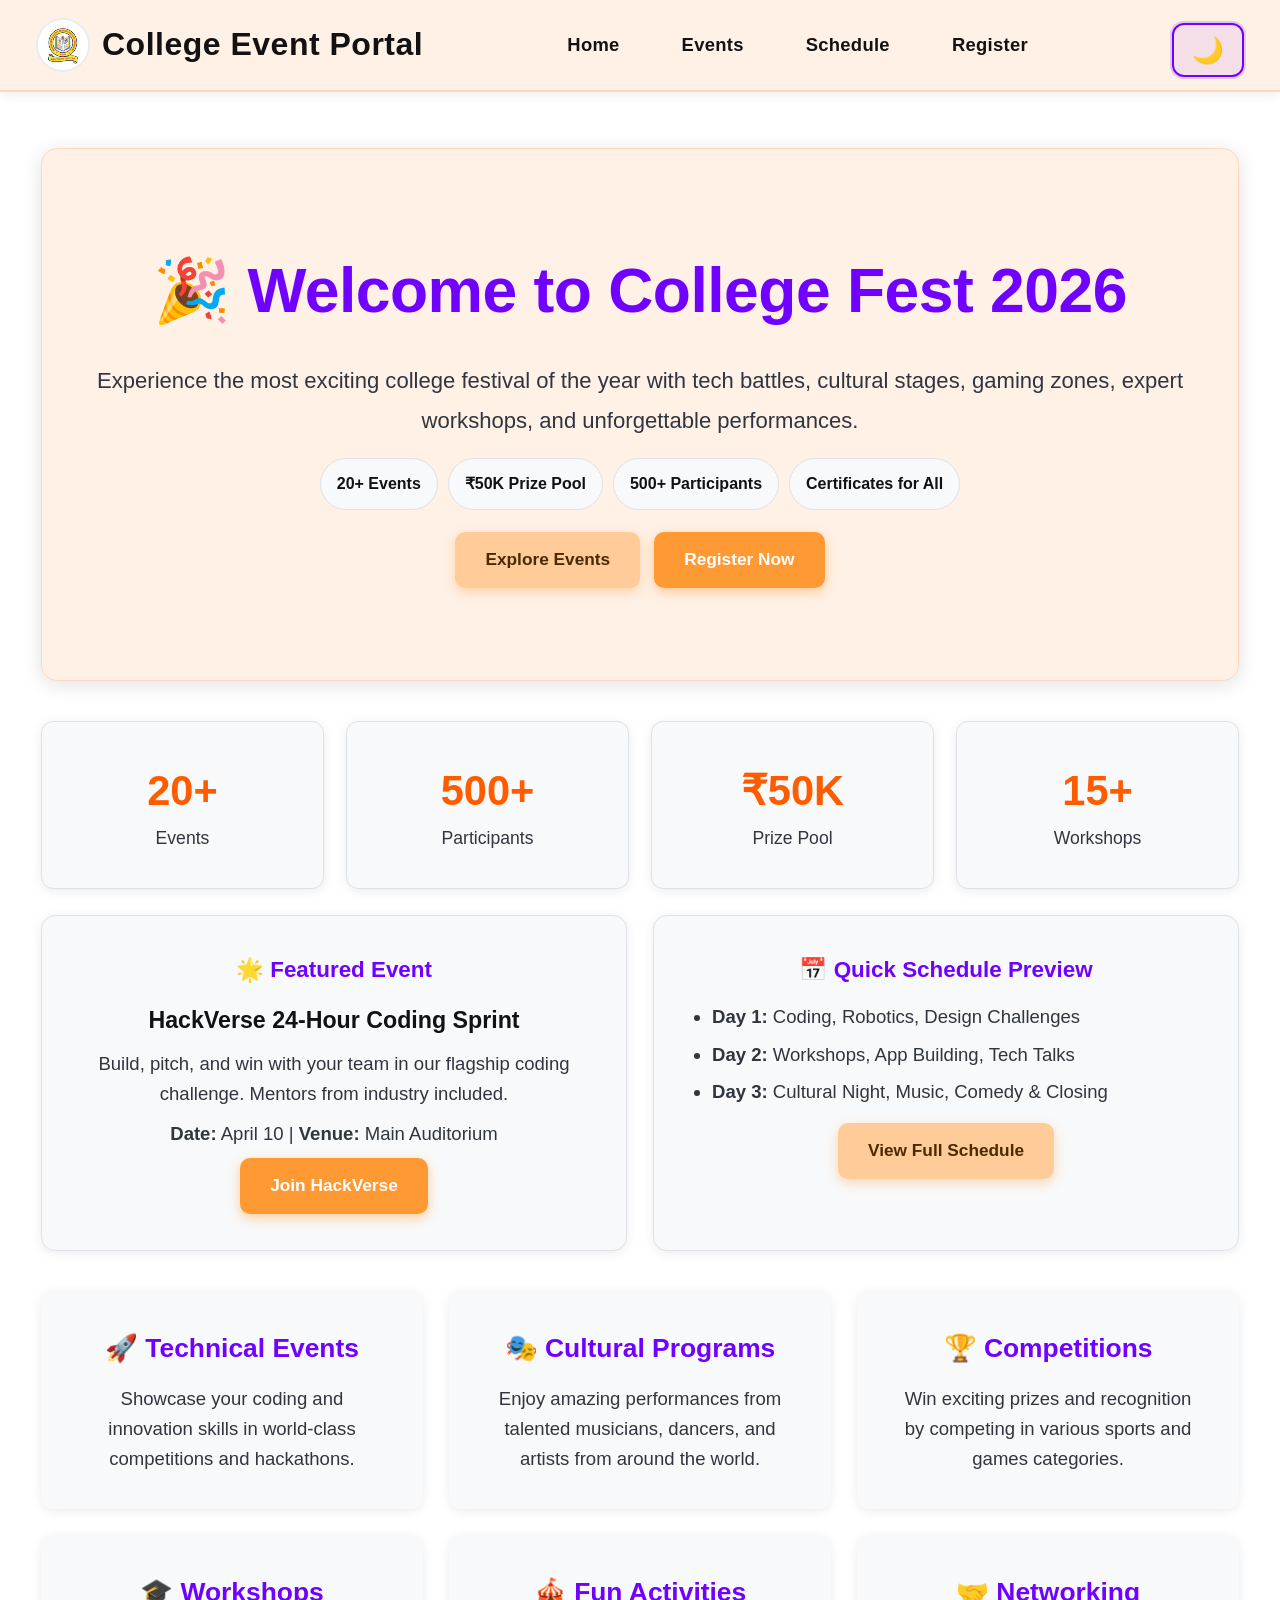
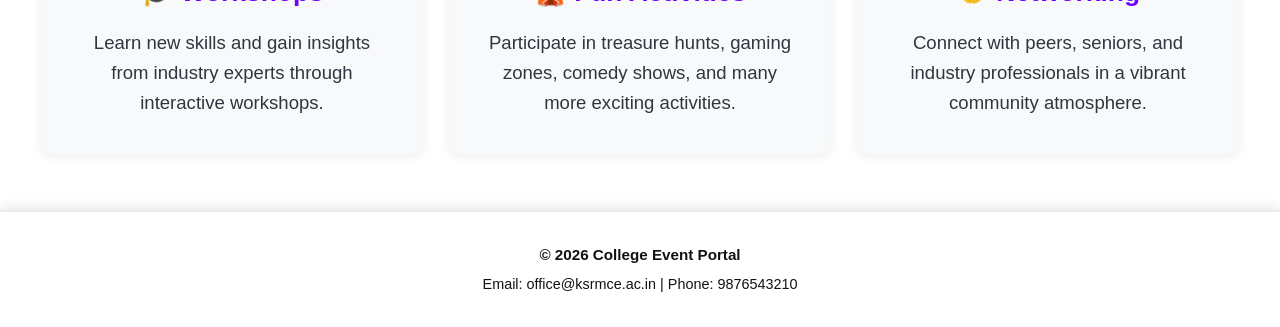
==== index.html @ 1157f032 "first commit" ====
<!DOCTYPE html>
<html lang="en">
<head>
<meta charset="UTF-8">
<meta name="viewport" content="width=device-width, initial-scale=1.0">
<title>College Event Portal - Amazing Fest</title>
<link rel="stylesheet" href="styles.css">
</head>

<body>

<nav class="navbar">
<div class="navbar-brand">
<img src="logo.jpeg" alt="College Logo" class="navbar-logo">
<h1>College Event Portal</h1>
</div>
<div class="navbar-links">
<a href="#home" class="nav-link">Home</a>
<a href="#events" class="nav-link">Events</a>
<a href="#schedule" class="nav-link">Schedule</a>
<a href="#register" class="nav-link">Register</a>
</div>
<div class="navbar-theme">
<button id="theme-toggle" class="theme-btn" title="Toggle dark mode">🌙</button>
</div>
</nav>

<section id="content">
</section>

<footer>
<div class="footer-content">
<p>&copy; 2026 College Event Portal</p>
<p>Email: office@ksrmce.ac.in | Phone: 9876543210</p>
</div>
</footer>

<script src="script.js"></script>
</body>
</html>
---- styles.css ----
* {
  margin: 0;
  padding: 0;
  box-sizing: border-box;
}

/* Light Mode Colors */
:root {
  /* Backgrounds */
  --bg-primary: #FFFFFF;
  --bg-secondary: #F8F9FA;
  
  /* Text */
  --text-primary: #121212;
  --text-secondary: #2f3640;
  --text-light: #5a5a5a;
  
  /* UI Elements */
  --navbar-bg: #FFFFFF;
  --navbar-border: #e9ecef;
  --navbar-text: #121212;
  --footer-bg: #FFFFFF;
  --footer-text: #121212;
  --border-color: #dee2e6;
  --accent-color: #7000FF;
  --accent-hover: #5f00d9;
  --accent-rgb: 112, 0, 255;
  --cta-color: #FF5C00;
  --cta-hover: #e65300;
  --cta-rgb: 255, 92, 0;
  --hero-bg: #fff1e6;
  
  /* Shadows */
  --shadow-sm: 0 2px 12px rgba(18, 18, 18, 0.08);
  --shadow-md: 0 4px 20px rgba(18, 18, 18, 0.12);
  --shadow-lg: 0 8px 24px rgba(18, 18, 18, 0.18);
}

/* Dark Mode Colors */
body.dark-mode {
  --bg-primary: #0B0E14;
  --bg-secondary: #1A1F2B;
  
  --text-primary: #E0E6ED;
  --text-secondary: #b8c1cc;
  --text-light: #8e99a8;
  
  --navbar-bg: #0F131C;
  --navbar-border: #273040;
  --navbar-text: #E0E6ED;
  --footer-bg: #0F131C;
  --footer-text: #E0E6ED;
  --border-color: #2b3445;
  --accent-color: #00F5FF;
  --accent-hover: #00d5de;
  --accent-rgb: 0, 245, 255;
  --cta-color: #FF007A;
  --cta-hover: #e6006e;
  --cta-rgb: 255, 0, 122;
  --hero-bg: rgba(0, 245, 255, 0.12);
  
  --shadow-sm: 0 2px 12px rgba(0, 0, 0, 0.3);
  --shadow-md: 0 4px 20px rgba(0, 0, 0, 0.4);
  --shadow-lg: 0 8px 24px rgba(0, 0, 0, 0.5);
}

body {
  font-family: -apple-system, BlinkMacSystemFont, 'Segoe UI', Roboto, 'Helvetica Neue', Arial, sans-serif;
  line-height: 1.6;
  background: var(--bg-primary);
  min-height: 100vh;
  display: flex;
  flex-direction: column;
  color: var(--text-primary);
  transition: background-color 0.3s ease, color 0.3s ease;
}

.navbar {
  background: var(--navbar-bg);
  border-bottom: 2px solid var(--navbar-border);
  display: flex;
  justify-content: space-between;
  align-items: center;
  padding: 0 36px;
  box-shadow: var(--shadow-sm);
  position: sticky;
  top: 0;
  z-index: 100;
  min-height: 92px;
  transition: background-color 0.3s ease, border-color 0.3s ease;
}

.navbar-brand {
  display: flex;
  align-items: center;
  gap: 12px;
  flex-shrink: 0;
}

.navbar-logo {
  width: 54px;
  height: 54px;
  object-fit: contain;
  border-radius: 50%;
  border: 2px solid var(--navbar-border);
  background: #ffffff;
}

.navbar-brand h1 {
  font-size: 2rem;
  color: var(--navbar-text);
  font-weight: 700;
  white-space: nowrap;
  letter-spacing: 0.5px;
  margin: 0;
  transition: color 0.3s ease;
}

.navbar-links {
  display: flex;
  gap: 10px;
  align-items: center;
}

.nav-link {
  color: var(--navbar-text);
  padding: 24px 26px;
  text-decoration: none;
  font-weight: 600;
  cursor: pointer;
  transition: all 0.3s ease;
  position: relative;
  font-size: 1.15rem;
  letter-spacing: 0.3px;
}

.nav-link::after {
  content: '';
  position: absolute;
  bottom: 0;
  left: 0;
  width: 0;
  height: 3px;
  background: var(--accent-color);
  transition: width 0.3s ease;
}

.nav-link:hover::after {
  width: 100%;
}

.nav-link:hover {
  background: rgba(var(--accent-rgb), 0.14);
}

.navbar-theme {
  display: flex;
  align-items: center;
}

.theme-btn {
  background: rgba(var(--accent-rgb), 0.08);
  border: 2px solid var(--accent-color);
  color: var(--navbar-text);
  font-size: 1.6rem;
  cursor: pointer;
  padding: 10px 18px;
  transition: all 0.3s ease;
  border-radius: 12px;
  box-shadow:
    0 0 0 2px rgba(var(--accent-rgb), 0.18),
    inset 0 0 0 1px rgba(255, 255, 255, 0.08);
}

.theme-btn:hover {
  background: rgba(var(--accent-rgb), 0.2);
  transform: scale(1.08);
  box-shadow:
    0 0 0 3px rgba(var(--accent-rgb), 0.24),
    0 8px 16px rgba(var(--accent-rgb), 0.16);
}

section {
  padding: 56px 28px;
  text-align: center;
  max-width: 1580px;
  margin: 0 auto;
  min-height: 500px;
}

#content {
  flex: 1;
  width: 100%;
}

body.route-home #content {
  max-width: 100%;
  width: 100%;
  padding-left: 3.2vw;
  padding-right: 3.2vw;
}

body.route-home .hero {
  max-width: 100%;
  padding: 92px 52px;
}

body.route-home .hero h2 {
  font-size: 3.9rem;
}

body.route-home .hero p {
  max-width: 1300px;
  font-size: 1.38rem;
}

body.route-home .stats-grid {
  grid-template-columns: repeat(4, minmax(260px, 1fr));
  gap: 22px;
}

body.route-home .home-layout-grid {
  grid-template-columns: 1fr 1fr;
  gap: 26px;
}

body.route-home .features {
  grid-template-columns: repeat(3, minmax(340px, 1fr));
  gap: 26px;
}

body.route-home .feature-box,
body.route-home .home-featured,
body.route-home .home-schedule-preview,
body.route-home .stat-card {
  padding: 36px;
}

body.route-home .feature-box h3 {
  font-size: 1.65rem;
}

body.route-home .feature-box p,
body.route-home .featured-card p,
body.route-home .home-schedule-preview li {
  font-size: 1.16rem;
}

body.route-events #content {
  max-width: 100%;
  width: 100%;
  padding-left: 2.2vw;
  padding-right: 2.2vw;
}

body.route-events section {
  max-width: 100%;
  padding-left: 0;
  padding-right: 0;
  padding-top: 34px;
  padding-bottom: 32px;
}

body.route-events .events {
  grid-template-columns: repeat(auto-fit, minmax(320px, 1fr));
  gap: 14px;
  margin-top: 20px;
}

body.route-events section h2 {
  font-size: 3.15rem;
  margin-bottom: 10px;
}

body.route-events .events-intro {
  font-size: 1.28rem;
  margin-bottom: 10px;
}

body.route-events .events-section-title {
  font-size: 2.05rem;
  margin: 20px 0 8px;
}

body.route-events .card h3 {
  font-size: 1.78rem;
  margin-bottom: 8px;
}

body.route-events .card p,
body.route-events .event-list,
body.route-events .event-list li {
  font-size: 1.2rem;
}

body.route-events .card {
  padding: 20px 16px;
}

body.route-events .event-list {
  margin-top: 8px;
  line-height: 1.45;
}

body.route-events .event-list li {
  margin-bottom: 4px;
}

body.route-events .wide-card .event-list {
  columns: 2;
  column-gap: 32px;
}

body.route-events .wide-card .event-list li {
  break-inside: avoid;
}

body.route-schedule #content {
  max-width: 100%;
  width: 100%;
  padding-left: 1.4vw;
  padding-right: 1.4vw;
}

body.route-schedule section {
  max-width: 100%;
  padding-left: 0;
  padding-right: 0;
  padding-top: 30px;
  padding-bottom: 28px;
}

body.route-schedule section h2 {
  font-size: 3.6rem;
  margin-bottom: 8px;
}

body.route-schedule .schedule-item {
  max-width: 100%;
}

body.route-schedule .schedule-intro {
  font-size: 1.45rem;
  color: var(--text-secondary);
  margin-bottom: 14px;
}

body.route-schedule .schedule-banner {
  background: linear-gradient(90deg, rgba(var(--accent-rgb), 0.12), rgba(var(--cta-rgb), 0.12));
  border-left: 4px solid var(--accent-color);
  border-radius: 12px;
  padding: 16px 18px;
  margin-bottom: 14px;
  font-size: 1.2rem;
  color: var(--text-primary);
  text-align: left;
  box-shadow: var(--shadow-sm);
}

body.route-schedule .schedule-banner span {
  font-weight: 800;
}

body.route-schedule .schedule-grid {
  display: grid;
  grid-template-columns: repeat(2, minmax(0, 1fr));
  gap: 22px;
}

body.route-schedule .schedule-item {
  padding: 36px 30px;
  margin: 0;
  border-radius: 16px;
  min-height: 280px;
}

body.route-schedule .schedule-item strong {
  font-size: 1.8rem;
}

body.route-schedule .schedule-item p {
  font-size: 1.34rem;
  margin-top: 12px;
}

body.route-schedule .schedule-note {
  margin-top: 18px;
  font-size: 1.24rem;
  color: var(--text-secondary);
  text-align: left;
}

body.route-register #content {
  max-width: 100%;
  width: 100%;
  padding-left: 2.2vw;
  padding-right: 2.2vw;
}

body.route-register section {
  max-width: 100%;
  padding-left: 0;
  padding-right: 0;
}

body.route-register section h2 {
  font-size: 3.3rem;
}

body.route-schedule .schedule-quote {
  margin: 14px 0 14px;
  padding: 20px 22px;
  border-radius: 14px;
  background: linear-gradient(90deg, rgba(var(--cta-rgb), 0.12), rgba(var(--accent-rgb), 0.12));
  border-left: 5px solid var(--cta-color);
  font-size: 1.32rem;
  font-weight: 700;
  color: var(--text-primary);
  text-align: left;
  box-shadow: var(--shadow-sm);
}

body.route-schedule .schedule-quote span {
  display: block;
  margin-top: 8px;
  font-size: 1rem;
  font-weight: 600;
  color: var(--text-secondary);
}

body.route-schedule .schedule-highlights {
  display: grid;
  grid-template-columns: repeat(4, minmax(0, 1fr));
  gap: 12px;
  margin-bottom: 16px;
}

body.route-schedule .highlight-pill {
  background: var(--bg-secondary);
  border: 1px solid var(--border-color);
  border-radius: 999px;
  padding: 14px 18px;
  text-align: center;
  font-size: 1.18rem;
  font-weight: 700;
  color: var(--text-primary);
}

body.route-home .stat-card span {
  font-size: 2.6rem;
}

body.route-home .stat-card p {
  font-size: 1.1rem;
}

body.route-home .hero-badge {
  font-size: 1rem;
  padding: 12px 16px;
}

body.route-home .home-btn {
  font-size: 1.08rem;
  padding: 14px 30px;
}

section h2 {
  font-size: 2.6rem;
  margin-bottom: 20px;
  color: var(--accent-color);
  font-weight: 700;
  letter-spacing: -0.5px;
}

section h3 {
  color: var(--accent-color);
}

.events {
  display: grid;
  grid-template-columns: repeat(auto-fit, minmax(300px, 1fr));
  gap: 22px;
  margin-top: 40px;
}

.card {
  background: var(--bg-secondary);
  padding: 34px 24px;
  width: 100%;
  border-radius: 12px;
  box-shadow: var(--shadow-sm);
  transition: all 0.3s ease;
  border-left: 4px solid var(--accent-color);
}

.card:nth-child(even) {
  border-left-color: var(--cta-color);
}

.card:hover {
  transform: translateY(-8px);
  box-shadow: var(--shadow-lg);
}

.card h3 {
  font-size: 1.45rem;
  margin-bottom: 12px;
  color: var(--text-primary);
}

.card p {
  color: var(--text-secondary);
  margin: 10px 0;
  font-size: 1rem;
}

button {
  background: var(--cta-color);
  color: #ffffff;
  border: none;
  padding: 12px 32px;
  cursor: pointer;
  border-radius: 8px;
  transition: all 0.3s ease;
  font-weight: 600;
  font-size: 0.95rem;
  margin-top: 10px;
  box-shadow: 0 4px 12px rgba(var(--cta-rgb), 0.35);
}

button:hover {
  background: var(--cta-hover);
  box-shadow: 0 6px 16px rgba(var(--cta-rgb), 0.45);
  transform: translateY(-2px);
}

button:active {
  transform: translateY(0);
}

form {
  max-width: 500px;
  margin: 40px auto;
  background: var(--bg-secondary);
  padding: 40px;
  border-radius: 12px;
  box-shadow: var(--shadow-sm);
}

form input,
form select {
  width: 100%;
  padding: 12px 14px;
  margin: 12px 0;
  border: 2px solid var(--border-color);
  border-radius: 8px;
  font-size: 0.95rem;
  transition: border-color 0.3s ease;
  font-family: inherit;
  color: var(--text-primary);
  background: var(--bg-secondary);
}

form input:focus,
form select:focus {
  outline: none;
  border-color: var(--accent-color);
  box-shadow: 0 0 0 3px rgba(var(--accent-rgb), 0.2);
}

.register-intro {
  color: var(--text-secondary);
  font-size: 1.32rem;
  margin-bottom: 18px;
}

.register-tabs {
  display: flex;
  gap: 12px;
  flex-wrap: wrap;
  justify-content: center;
  align-items: center;
  margin-bottom: 14px;
}

.register-tab-btn {
  background: rgba(var(--cta-rgb), 0.14);
  color: var(--text-primary);
  border: 1px solid var(--border-color);
  padding: 12px 18px;
  border-radius: 10px;
  font-size: 1.05rem;
  font-weight: 700;
  cursor: pointer;
  transition: all 0.25s ease;
}

.register-tab-btn:hover {
  transform: translateY(-2px);
}

.register-tab-btn.active {
  background: var(--cta-color);
  color: #ffffff;
  border-color: transparent;
}

.register-pages {
  margin-top: 6px;
}

.register-page {
  display: none;
}

.register-page.active {
  display: block;
}

.registration-card {
  background: var(--bg-secondary);
  border: 1px solid var(--border-color);
  border-radius: 14px;
  box-shadow: var(--shadow-sm);
  padding: 30px;
  max-width: 1050px;
  margin: 0 auto;
}

.registration-card h3 {
  color: var(--accent-color);
  font-size: 2rem;
  margin-bottom: 8px;
}

.section-chip {
  display: inline-block;
  padding: 7px 14px;
  border-radius: 999px;
  font-size: 1rem;
  font-weight: 700;
  color: var(--text-primary);
  background: rgba(var(--accent-rgb), 0.14);
  margin-bottom: 12px;
}

.registration-form {
  max-width: 100%;
  margin: 0;
  padding: 0;
  background: transparent;
  box-shadow: none;
}

body.route-register .registration-form input,
body.route-register .registration-form select {
  font-size: 1.12rem;
  padding: 14px 16px;
}

body.route-register .registration-form button {
  font-size: 1.08rem;
  padding: 13px 20px;
}

.sports-card {
  max-width: 1100px;
}

.players-header {
  display: flex;
  align-items: center;
  justify-content: space-between;
  margin-top: 8px;
  margin-bottom: 8px;
}

.players-header h4 {
  color: var(--text-primary);
  font-size: 1.35rem;
}

.add-player-btn {
  background: var(--cta-color);
  color: #ffffff;
  padding: 8px 14px;
  margin-top: 0;
}

.players-container {
  display: grid;
  gap: 10px;
}

.player-row {
  display: grid;
  grid-template-columns: 1fr auto;
  gap: 10px;
  align-items: center;
}

.player-row input {
  margin: 0;
}

.remove-player-btn {
  background: #c82333;
  color: #fff;
  padding: 10px 14px;
  margin-top: 0;
}

.remove-player-btn:disabled {
  opacity: 0.45;
  cursor: not-allowed;
}

footer {
  background: var(--footer-bg);
  color: var(--footer-text);
  border-top: 2px solid var(--navbar-border);
  text-align: center;
  padding: 25px 20px;
  margin-top: auto;
  box-shadow: 0 -2px 12px rgba(0, 0, 0, 0.1);
  transition: background-color 0.3s ease, color 0.3s ease, border-color 0.3s ease;
}

.footer-content p {
  margin: 6px 0;
  font-size: 0.9rem;
}

footer p:first-child {
  font-weight: 600;
  font-size: 0.95rem;
}

.schedule-item {
  background: var(--bg-secondary);
  padding: 24px 22px;
  margin: 14px auto;
  border-radius: 10px;
  max-width: 920px;
  border-left: 4px solid var(--accent-color);
  text-align: left;
  box-shadow: var(--shadow-sm);
}

.schedule-item:nth-child(even) {
  border-left-color: var(--accent-hover);
}

.schedule-item strong {
  color: var(--text-primary);
  font-size: 1.38rem;
  line-height: 1.35;
}

.schedule-item p {
  color: var(--text-secondary);
  margin-top: 10px;
  font-size: 1.12rem;
  line-height: 1.6;
}

.hero {
  background: var(--hero-bg);
  padding: 68px 34px;
  border-radius: 16px;
  border: 1px solid var(--border-color);
  box-shadow: var(--shadow-md);
  margin-bottom: 40px;
}

.hero h2 {
  font-size: 3rem;
  margin-bottom: 20px;
  color: var(--accent-color);
}

.hero p {
  font-size: 1.18rem;
  color: var(--text-secondary);
  line-height: 1.8;
  max-width: 980px;
  margin: 0 auto;
}

.hero-badges {
  margin-top: 18px;
  display: flex;
  justify-content: center;
  flex-wrap: wrap;
  gap: 10px;
}

.hero-badge {
  background: var(--bg-secondary);
  border: 1px solid var(--border-color);
  color: var(--text-primary);
  padding: 10px 14px;
  border-radius: 999px;
  font-size: 0.95rem;
  font-weight: 700;
}

.features {
  display: grid;
  grid-template-columns: repeat(auto-fit, minmax(300px, 1fr));
  gap: 22px;
  margin-top: 40px;
}

.feature-box {
  background: var(--bg-secondary);
  padding: 34px 26px;
  border-radius: 12px;
  box-shadow: var(--shadow-sm);
  transition: all 0.3s ease;
}

.feature-box:hover {
  transform: translateY(-5px);
  box-shadow: var(--shadow-md);
}

.feature-box h3 {
  color: var(--accent-color);
  margin-bottom: 15px;
  font-size: 1.35rem;
}

.feature-box p {
  color: var(--text-secondary);
  font-size: 1rem;
}

.home-announcement {
  background: linear-gradient(90deg, rgba(var(--accent-rgb), 0.12), rgba(var(--cta-rgb), 0.12));
  border-left: 4px solid var(--accent-color);
  box-shadow: var(--shadow-sm);
  border-radius: 10px;
  padding: 14px 16px;
  margin-bottom: 22px;
  color: var(--text-primary);
  text-align: left;
}

.home-hero-actions {
  display: flex;
  gap: 14px;
  justify-content: center;
  flex-wrap: wrap;
  margin-top: 22px;
}

.home-btn {
  text-decoration: none;
  display: inline-block;
  padding: 12px 24px;
  border-radius: 10px;
  font-weight: 700;
  transition: all 0.25s ease;
}

.home-btn-primary {
  background: var(--accent-color);
  color: #121212;
  box-shadow: 0 4px 12px rgba(var(--accent-rgb), 0.3);
}

.home-btn-primary:hover {
  background: var(--accent-hover);
  transform: translateY(-2px);
}

.home-btn-cta {
  background: var(--cta-color);
  color: #ffffff;
  box-shadow: 0 4px 12px rgba(var(--cta-rgb), 0.3);
}

.home-btn-cta:hover {
  background: var(--cta-hover);
  transform: translateY(-2px);
}

/* Light theme overrides for Home page */
body:not(.dark-mode) .hero {
  background: #fff1e6;
  border-color: #ffd7bf;
}

body:not(.dark-mode) .navbar {
  background: #fff1e6;
  border-bottom-color: #ffd7bf;
}

body:not(.dark-mode) .home-btn-primary {
  background: #ffcc99;
  color: #4a2a00;
  box-shadow: 0 4px 12px rgba(255, 153, 51, 0.35);
}

body:not(.dark-mode) .home-btn-primary:hover {
  background: #ffbf80;
}

body:not(.dark-mode) .home-btn-cta {
  background: #ff9933;
  color: #ffffff;
  box-shadow: 0 4px 12px rgba(255, 153, 51, 0.45);
}

body:not(.dark-mode) .home-btn-cta:hover {
  background: #ff8c1a;
}

.home-featured h3,
.home-schedule-preview h3 {
  color: var(--accent-color);
  font-size: 1.4rem;
  margin-bottom: 14px;
}

.stats-grid {
  display: grid;
  grid-template-columns: repeat(auto-fit, minmax(220px, 1fr));
  gap: 18px;
  margin: 26px 0;
}

.stat-card {
  background: var(--bg-secondary);
  border-radius: 12px;
  padding: 22px;
  box-shadow: var(--shadow-sm);
  border: 1px solid var(--border-color);
  transition: transform 0.25s ease, box-shadow 0.25s ease;
}

.stat-card:hover {
  transform: translateY(-4px);
  box-shadow: var(--shadow-md);
}

.stat-card span {
  font-size: 2.2rem;
  font-weight: 800;
  color: var(--cta-color);
}

.stat-card p {
  color: var(--text-secondary);
  font-size: 1.02rem;
}

.home-featured,
.home-schedule-preview {
  background: var(--bg-secondary);
  border: 1px solid var(--border-color);
  border-radius: 14px;
  box-shadow: var(--shadow-sm);
  padding: 28px;
  margin: 0;
}

.home-layout-grid {
  display: grid;
  grid-template-columns: repeat(2, minmax(0, 1fr));
  gap: 22px;
  margin: 26px 0;
}

.featured-card h4 {
  font-size: 1.45rem;
  color: var(--text-primary);
  margin-bottom: 10px;
}

.featured-card p {
  color: var(--text-secondary);
  margin-bottom: 10px;
  font-size: 1rem;
}

.home-schedule-preview ul {
  margin: 0 0 16px;
  padding-left: 22px;
  text-align: left;
  color: var(--text-secondary);
}

.home-schedule-preview li {
  margin-bottom: 8px;
  font-size: 1rem;
}

.events-intro {
  color: var(--text-secondary);
  font-size: 1.08rem;
  margin-bottom: 16px;
}

.events-section-title {
  color: var(--accent-color);
  font-size: 1.45rem;
  margin: 30px 0 14px;
  text-align: left;
}

.event-list {
  margin: 12px 0 0 18px;
  text-align: left;
  color: var(--text-secondary);
  line-height: 1.7;
}

.event-list li {
  margin-bottom: 6px;
}

.wide-card {
  grid-column: 1 / -1;
}

@media (max-width: 768px) {
  .navbar {
    flex-wrap: wrap;
    min-height: 82px;
    padding: 0 16px;
  }

  .navbar-brand h1 {
    font-size: 1.55rem;
  }

  .navbar-logo {
    width: 42px;
    height: 42px;
  }

  .navbar-links {
    flex-wrap: wrap;
    gap: 6px;
  }

  .nav-link {
    padding: 18px 16px;
    font-size: 1.02rem;
  }

  .theme-btn {
    padding: 9px 14px;
    font-size: 1.45rem;
  }

  section {
    padding: 35px 15px;
  }

  section h2 {
    font-size: 2.05rem;
  }

  .events {
    gap: 16px;
  }

  .card {
    width: 100%;
    max-width: none;
  }

  form {
    padding: 25px 20px;
  }

  .hero h2 {
    font-size: 2.2rem;
  }

  .features {
    grid-template-columns: 1fr;
  }

  .hero {
    padding: 40px 18px;
  }

  .hero-badges {
    gap: 8px;
  }

  .hero-badge {
    font-size: 0.8rem;
  }

  .home-layout-grid {
    grid-template-columns: 1fr;
  }

  .home-hero-actions {
    gap: 10px;
  }

  .home-btn {
    width: 100%;
    text-align: center;
  }

  body.route-home #content {
    padding-left: 14px;
    padding-right: 14px;
  }

  body.route-home .hero {
    padding: 42px 18px;
  }

  body.route-home .hero h2 {
    font-size: 2.35rem;
  }

  body.route-home .stats-grid,
  body.route-home .features,
  body.route-home .home-layout-grid {
    grid-template-columns: 1fr;
  }

  body.route-events #content {
    padding-left: 14px;
    padding-right: 14px;
  }

  body.route-events .events {
    grid-template-columns: 1fr;
  }

  body.route-events section h2 {
    font-size: 2.35rem;
  }

  body.route-events .events-section-title {
    font-size: 1.5rem;
  }

  body.route-events .card h3 {
    font-size: 1.4rem;
  }

  body.route-events .event-list,
  body.route-events .event-list li {
    font-size: 1rem;
  }

  body.route-events .wide-card .event-list {
    columns: 1;
  }

  body.route-register #content {
    padding-left: 14px;
    padding-right: 14px;
  }

  body.route-register section h2 {
    font-size: 2.6rem;
  }

  .register-tabs {
    display: grid;
    grid-template-columns: 1fr;
    gap: 8px;
  }

  .register-tab-btn {
    width: 100%;
    text-align: center;
    font-size: 0.98rem;
    padding: 10px 12px;
  }

  .registration-card {
    padding: 18px;
  }

  .registration-card h3 {
    font-size: 1.45rem;
  }

  body.route-register .registration-form input,
  body.route-register .registration-form select {
    font-size: 1rem;
    padding: 12px 13px;
  }

  body.route-register .registration-form button {
    font-size: 0.98rem;
  }

  .players-header {
    flex-direction: column;
    align-items: flex-start;
    gap: 8px;
  }

  .player-row {
    grid-template-columns: 1fr;
  }

  .remove-player-btn {
    width: 100%;
  }

  body.route-schedule #content {
    padding-left: 14px;
    padding-right: 14px;
  }

  body.route-schedule section h2 {
    font-size: 2.7rem;
  }

  body.route-schedule .schedule-intro {
    font-size: 1.1rem;
  }

  body.route-schedule .schedule-banner {
    font-size: 0.98rem;
    padding: 12px 14px;
  }

  body.route-schedule .schedule-quote {
    font-size: 1.08rem;
    padding: 14px 14px;
  }

  body.route-schedule .schedule-quote span {
    font-size: 0.92rem;
  }

  body.route-schedule .schedule-highlights {
    grid-template-columns: 1fr 1fr;
    gap: 10px;
  }

  body.route-schedule .highlight-pill {
    font-size: 1rem;
    padding: 11px 12px;
  }

  body.route-schedule .schedule-grid {
    grid-template-columns: 1fr;
    gap: 12px;
  }

  body.route-schedule .schedule-item strong {
    font-size: 1.46rem;
  }

  body.route-schedule .schedule-item p {
    font-size: 1.14rem;
  }

  body.route-schedule .schedule-note {
    font-size: 1rem;
  }
}
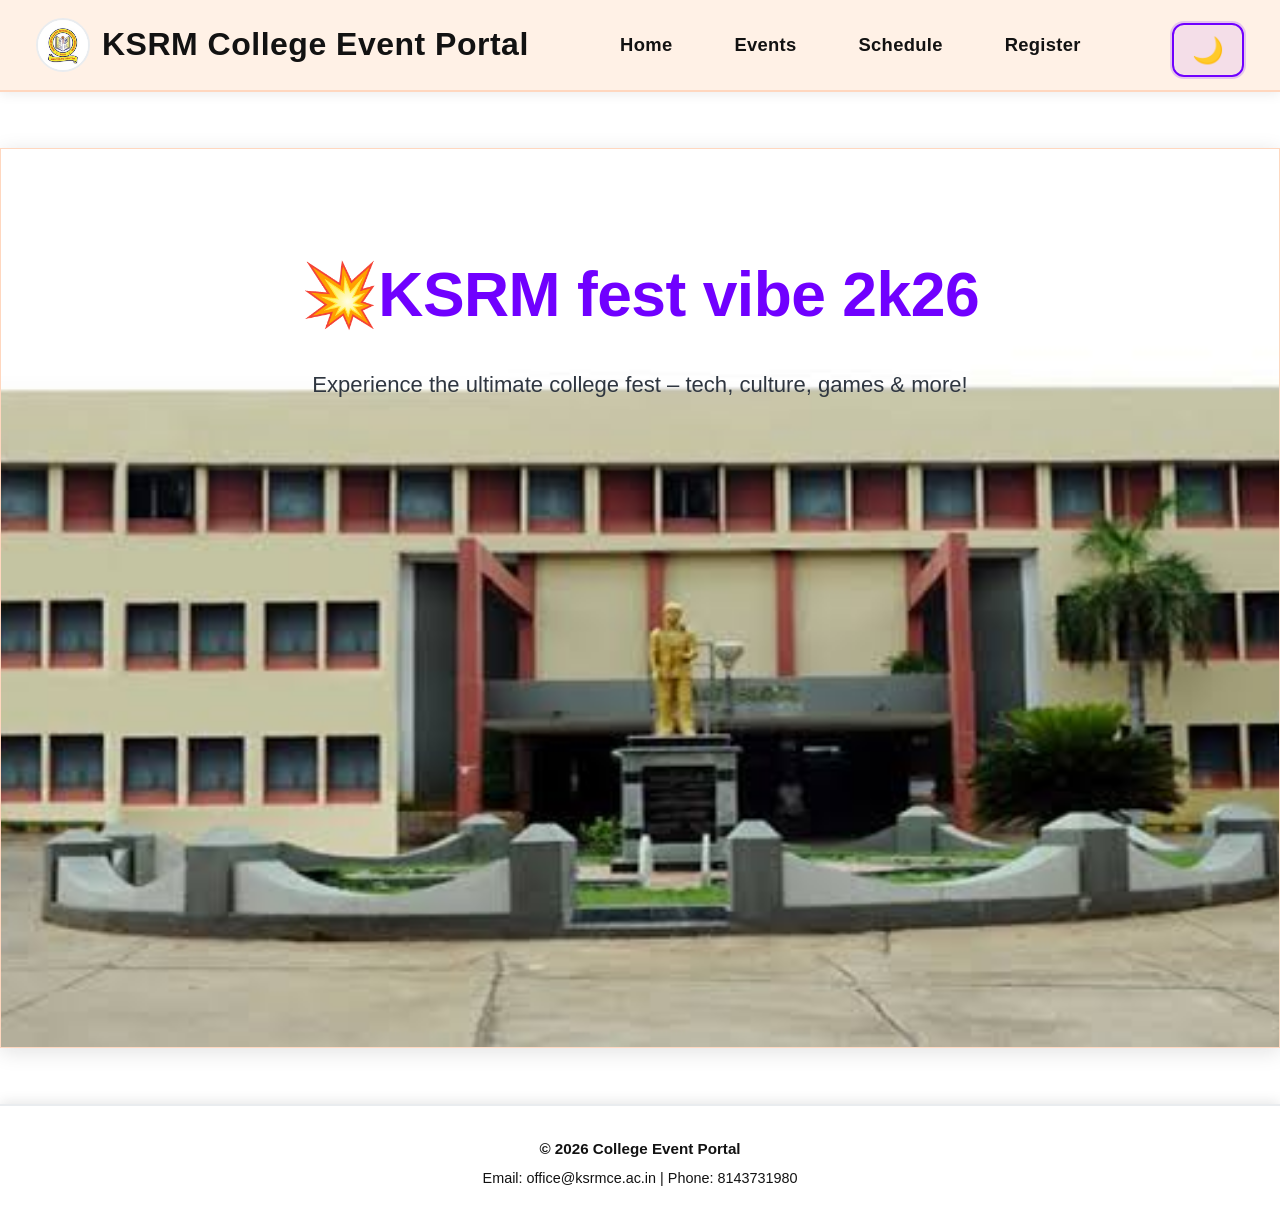
==== commit 355d6d30: "changed phone" ====
--- a/index.html
+++ b/index.html
@@ -4,7 +4,7 @@
 <head>
 <meta charset="UTF-8">
 <meta name="viewport" content="width=device-width, initial-scale=1.0">
-<title>College Event Portal - Amazing Fest</title>
+<title>KSRM College Event Portal</title>
 <link rel="stylesheet" href="styles.css">
 </head>
 
@@ -13,8 +13,9 @@
 <nav class="navbar">
 <div class="navbar-brand">
 <img src="logo.jpeg" alt="College Logo" class="navbar-logo">
-<h1>College Event Portal</h1>
+<h1>KSRM College Event Portal</h1>
 </div>
+<button class="mobile-menu-toggle" id="mobile-menu-toggle" aria-label="Toggle navigation" aria-expanded="false">☰</button>
 <div class="navbar-links">
 <a href="#home" class="nav-link">Home</a>
 <a href="#events" class="nav-link">Events</a>
@@ -32,7 +33,7 @@
 <footer>
 <div class="footer-content">
 <p>&copy; 2026 College Event Portal</p>
-<p>Email: office@ksrmce.ac.in | Phone: 9876543210</p>
+<p>Email: office@ksrmce.ac.in | Phone: 8143731980</p>
 </div>
 </footer>
 
--- a/styles.css
+++ b/styles.css
@@ -73,6 +73,7 @@
   flex-direction: column;
   color: var(--text-primary);
   transition: background-color 0.3s ease, color 0.3s ease;
+  overflow-x: hidden;
 }
 
 .navbar {
@@ -158,6 +159,26 @@
   align-items: center;
 }
 
+.mobile-menu-toggle {
+  display: none;
+  background: transparent;
+  border: 2px solid var(--border-color);
+  color: var(--navbar-text);
+  border-radius: 10px;
+  box-shadow: none;
+  margin: 0;
+  padding: 8px 12px;
+  font-size: 1.25rem;
+  line-height: 1;
+}
+
+.mobile-menu-toggle:hover {
+  background: rgba(var(--accent-rgb), 0.12);
+  border-color: var(--accent-color);
+  box-shadow: none;
+  transform: none;
+}
+
 .theme-btn {
   background: rgba(var(--accent-rgb), 0.08);
   border: 2px solid var(--accent-color);
@@ -196,13 +217,16 @@
 body.route-home #content {
   max-width: 100%;
   width: 100%;
-  padding-left: 3.2vw;
-  padding-right: 3.2vw;
+  padding-left: 0;
+  padding-right: 0;
 }
 
 body.route-home .hero {
   max-width: 100%;
-  padding: 92px 52px;
+  min-height: 100vh;
+  padding: 48px 24px;
+  border-radius: 0;
+  margin-bottom: 0;
 }
 
 body.route-home .hero h2 {
@@ -663,10 +687,95 @@
   padding: 13px 20px;
 }
 
+body.route-register .saved-registrations {
+  background: var(--bg-secondary);
+  border: 1px solid var(--border-color);
+  border-radius: 14px;
+  box-shadow: var(--shadow-sm);
+  padding: 26px;
+  max-width: 1180px;
+  margin: 24px auto 20px;
+  text-align: left;
+}
+
+.saved-registrations-header {
+  display: flex;
+  justify-content: space-between;
+  align-items: flex-start;
+  gap: 16px;
+  margin-bottom: 10px;
+}
+
+.saved-registrations-header h3 {
+  color: var(--accent-color);
+  font-size: 1.8rem;
+  margin-bottom: 6px;
+}
+
+.saved-registrations-note {
+  color: var(--text-secondary);
+  font-size: 1rem;
+}
+
+.saved-registrations-meta {
+  margin-bottom: 14px;
+  color: var(--text-light);
+  font-size: 0.98rem;
+}
+
+.export-registrations-btn {
+  background: var(--accent-color);
+  color: #ffffff;
+  margin-top: 0;
+  white-space: nowrap;
+}
+
+.export-registrations-btn:hover {
+  background: var(--accent-hover);
+}
+
+.saved-registrations-table-wrap {
+  overflow-x: auto;
+}
+
+.saved-registrations-table {
+  width: 100%;
+  border-collapse: collapse;
+  min-width: 900px;
+}
+
+.saved-registrations-table th,
+.saved-registrations-table td {
+  padding: 12px 14px;
+  border-bottom: 1px solid var(--border-color);
+  vertical-align: top;
+  font-size: 0.95rem;
+}
+
+.saved-registrations-table th {
+  text-align: left;
+  color: var(--text-primary);
+  font-weight: 700;
+  background: rgba(var(--accent-rgb), 0.08);
+}
+
+.saved-registrations-table td {
+  color: var(--text-secondary);
+}
+
+.saved-registrations-empty {
+  text-align: center;
+  color: var(--text-light);
+  padding: 22px 14px;
+}
+
+.saved-registrations {
+  margin-bottom: 20px;
+}
+
 .sports-card {
   max-width: 1100px;
 }
-
 .players-header {
   display: flex;
   align-items: center;
@@ -1025,6 +1134,127 @@
   grid-column: 1 / -1;
 }
 
+@media (max-width: 900px) {
+  .navbar {
+    padding: 14px 16px;
+    min-height: auto;
+    flex-wrap: wrap;
+    gap: 12px;
+  }
+
+  .navbar-brand {
+    flex: 1;
+    min-width: 0;
+  }
+
+  .navbar-brand h1 {
+    font-size: 1.35rem;
+    white-space: normal;
+    line-height: 1.2;
+  }
+
+  .mobile-menu-toggle {
+    display: inline-flex;
+    align-items: center;
+    justify-content: center;
+  }
+
+  .navbar-links,
+  .navbar-theme {
+    display: none;
+    width: 100%;
+  }
+
+  .navbar-links.mobile-open {
+    display: flex;
+    flex-direction: column;
+    gap: 4px;
+    align-items: stretch;
+  }
+
+  .navbar-theme.mobile-open {
+    display: flex;
+    justify-content: flex-end;
+    padding-top: 6px;
+  }
+
+  .nav-link {
+    padding: 12px 14px;
+    border-radius: 8px;
+    font-size: 1rem;
+  }
+
+  .nav-link::after {
+    display: none;
+  }
+
+  section {
+    min-height: auto;
+    padding: 34px 16px;
+  }
+
+  body.route-home .hero,
+  body.route-events section,
+  body.route-schedule section,
+  body.route-register section {
+    padding-left: 0;
+    padding-right: 0;
+  }
+
+  .home-featured,
+  .home-schedule-preview,
+  .stat-card,
+  .feature-box,
+  .card,
+  .registration-card,
+  body.route-schedule .schedule-item {
+    padding: 18px;
+  }
+
+  body.route-home #content,
+  body.route-events #content,
+  body.route-schedule #content,
+  body.route-register #content {
+    padding-left: 0;
+    padding-right: 0;
+  }
+
+  body.route-home .hero h2,
+  body.route-events section h2,
+  body.route-schedule section h2,
+  body.route-register section h2 {
+    font-size: clamp(1.9rem, 6vw, 2.5rem);
+  }
+
+  body.route-home .hero p,
+  body.route-events .events-intro,
+  body.route-register .register-intro,
+  body.route-schedule .schedule-intro {
+    font-size: 1.02rem;
+  }
+
+  body.route-home .stats-grid,
+  body.route-home .features,
+  body.route-home .home-layout-grid,
+  body.route-schedule .schedule-grid {
+    grid-template-columns: 1fr;
+    gap: 14px;
+  }
+
+  body.route-home .hero-badges {
+    justify-content: flex-start;
+    gap: 8px;
+  }
+
+  body.route-schedule .schedule-highlights {
+    grid-template-columns: repeat(2, minmax(0, 1fr));
+  }
+
+  body.route-events .wide-card .event-list {
+    columns: 1;
+  }
+}
+
 @media (max-width: 768px) {
   .navbar {
     flex-wrap: wrap;
@@ -1042,13 +1272,12 @@
   }
 
   .navbar-links {
-    flex-wrap: wrap;
-    gap: 6px;
+    gap: 4px;
   }
 
   .nav-link {
-    padding: 18px 16px;
-    font-size: 1.02rem;
+    padding: 10px 12px;
+    font-size: 0.98rem;
   }
 
   .theme-btn {
@@ -1057,6 +1286,7 @@
   }
 
   section {
+    min-height: auto;
     padding: 35px 15px;
   }
 
@@ -1121,6 +1351,22 @@
 
   body.route-home .hero h2 {
     font-size: 2.35rem;
+  }
+
+  body.route-home .hero p {
+    font-size: 1rem;
+    line-height: 1.65;
+  }
+
+  body.route-home .hero-badges {
+    display: grid;
+    grid-template-columns: 1fr 1fr;
+    align-items: stretch;
+  }
+
+  body.route-home .hero-badge {
+    width: 100%;
+    text-align: center;
   }
 
   body.route-home .stats-grid,
@@ -1199,6 +1445,18 @@
     font-size: 0.98rem;
   }
 
+  .saved-registrations {
+    padding: 18px;
+  }
+
+  .saved-registrations-header {
+    flex-direction: column;
+  }
+
+  .saved-registrations-table {
+    min-width: 760px;
+  }
+
   .players-header {
     flex-direction: column;
     align-items: flex-start;
@@ -1267,3 +1525,102 @@
     font-size: 1rem;
   }
 }
+
+@media (max-width: 480px) {
+  .navbar {
+    padding: 12px;
+  }
+
+  .navbar-logo {
+    width: 36px;
+    height: 36px;
+  }
+
+  .navbar-brand h1 {
+    font-size: 0.98rem;
+  }
+
+  .theme-btn {
+    font-size: 1.15rem;
+    padding: 8px 12px;
+  }
+
+  section {
+    padding: 28px 12px;
+  }
+
+  body.route-home .hero {
+    padding: 24px 14px;
+  }
+
+  body.route-home .hero h2 {
+    font-size: 1.95rem;
+    line-height: 1.25;
+    margin-bottom: 12px;
+  }
+
+  body.route-home .hero p {
+    font-size: 0.95rem;
+    line-height: 1.6;
+  }
+
+  .hero p,
+  .events-intro,
+  .register-intro,
+  body.route-schedule .schedule-intro {
+    font-size: 0.95rem;
+  }
+
+  body.route-home .hero-badges {
+    grid-template-columns: 1fr;
+    margin-top: 14px;
+  }
+
+  body.route-home .hero-badge {
+    font-size: 0.82rem;
+    padding: 9px 10px;
+  }
+
+  .home-btn,
+  button,
+  .register-tab-btn {
+    font-size: 0.92rem;
+  }
+
+  body.route-home .home-btn {
+    width: 100%;
+    padding: 11px 14px;
+  }
+
+  body.route-home #content,
+  body.route-events #content,
+  body.route-schedule #content,
+  body.route-register #content {
+    padding-left: 8px;
+    padding-right: 8px;
+  }
+
+  .home-featured,
+  .home-schedule-preview,
+  .stat-card,
+  .feature-box,
+  .card,
+  .registration-card,
+  body.route-schedule .schedule-item {
+    padding: 14px;
+  }
+
+  .registration-card h3,
+  .card h3,
+  .featured-card h4 {
+    font-size: 1.18rem;
+  }
+
+  body.route-schedule .schedule-highlights {
+    grid-template-columns: 1fr;
+  }
+
+  .footer-content p {
+    font-size: 0.82rem;
+  }
+}
